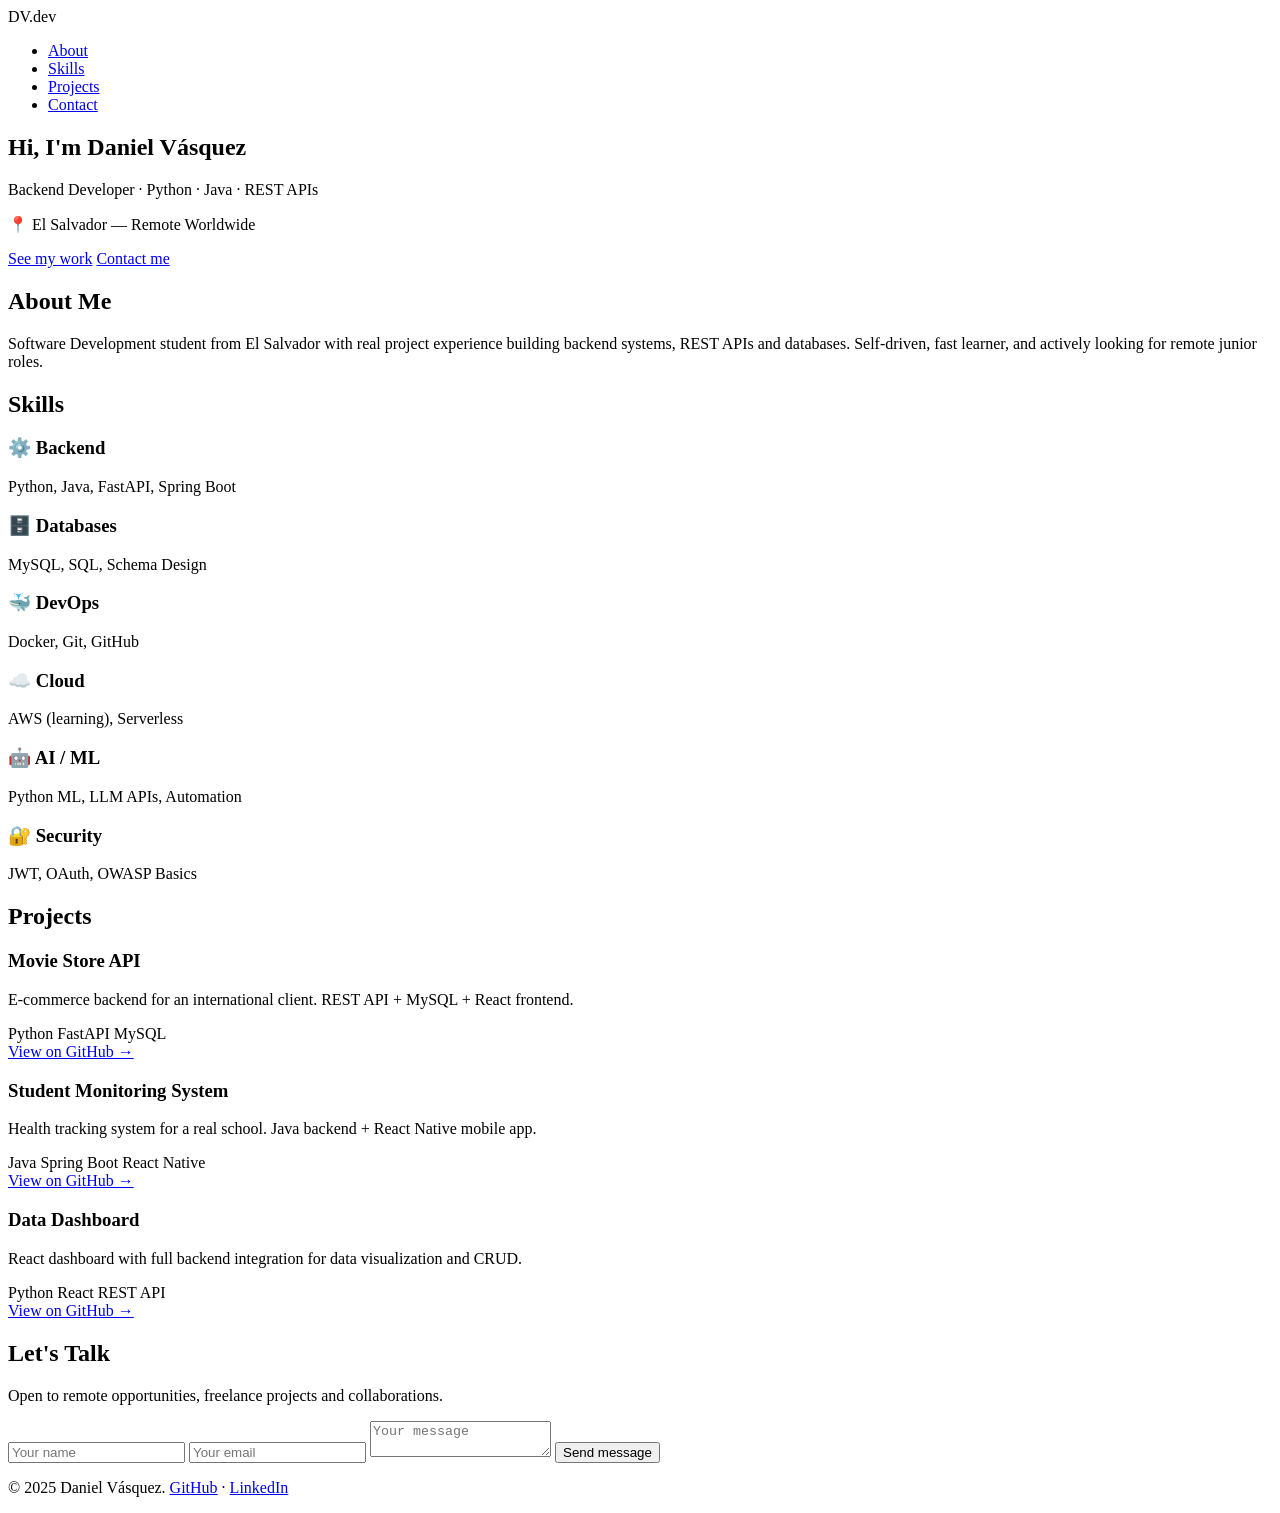
==== frontend/index.html @ 17b4c177 "add HTML structure with all sections" ====
<!DOCTYPE html>
<html lang="en">
<head>
    <meta charset="UTF-8">
    <meta name="viewport" content="width=device-width, initial-scale=1.0">
    <title>Daniel Vasquez - Backend Developer</title>
</head>
<body>

    <nav id="navbar">
        <div class="nav-logo">DV.dev</div>
        <ul class="nav-links">
            <li><a href="#about">About</a></li>
            <li><a href="#skills">Skills</a></li>
            <li><a href="#projects">Projects</a></li>
            <li><a href="#contact">Contact</a></li>    
        </ul>
    </nav>

    <section id="hero">
    <h1>Hi, I'm <span class="highlight">Daniel Vásquez</span></h1>
    <p class="subtitle">Backend Developer · Python · Java · REST APIs</p>
    <p class="location">📍 El Salvador — Remote Worldwide</p>
    <a href="#projects" class="btn-primary">See my work</a>
    <a href="#contact" class="btn-outline">Contact me</a>
  </section>

  <!-- ABOUT -->
  <section id="about">
    <h2>About Me</h2>
    <p>
      Software Development student from El Salvador with real project experience
      building backend systems, REST APIs and databases. Self-driven, fast learner,
      and actively looking for remote junior roles.
    </p>
  </section>



  <!-- SKILLS -->
  <section id="skills">
    <h2>Skills</h2>
    <div class="skills-grid">

      <div class="skill-card">
        <h3>⚙️ Backend</h3>
        <p>Python, Java, FastAPI, Spring Boot</p>
      </div>

      <div class="skill-card">
        <h3>🗄️ Databases</h3>
        <p>MySQL, SQL, Schema Design</p>
      </div>

      <div class="skill-card">
        <h3>🐳 DevOps</h3>
        <p>Docker, Git, GitHub</p>
      </div>

      <div class="skill-card">
        <h3>☁️ Cloud</h3>
        <p>AWS (learning), Serverless</p>
      </div>

      <div class="skill-card">
        <h3>🤖 AI / ML</h3>
        <p>Python ML, LLM APIs, Automation</p>
      </div>

      <div class="skill-card">
        <h3>🔐 Security</h3>
        <p>JWT, OAuth, OWASP Basics</p>
      </div>

    </div>
  </section>

  <!-- PROJECTS -->
  <section id="projects">
    <h2>Projects</h2>
    <div class="projects-grid">

      <div class="project-card">
        <h3>Movie Store API</h3>
        <p>E-commerce backend for an international client. REST API + MySQL + React frontend.</p>
        <div class="project-tags">
          <span>Python</span>
          <span>FastAPI</span>
          <span>MySQL</span>
        </div>
        <a href="https://github.com/DanielVasquezz" target="_blank">View on GitHub →</a>
      </div>

      <div class="project-card">
        <h3>Student Monitoring System</h3>
        <p>Health tracking system for a real school. Java backend + React Native mobile app.</p>
        <div class="project-tags">
          <span>Java</span>
          <span>Spring Boot</span>
          <span>React Native</span>
        </div>
        <a href="https://github.com/DanielVasquezz" target="_blank">View on GitHub →</a>
      </div>

      <div class="project-card">
        <h3>Data Dashboard</h3>
        <p>React dashboard with full backend integration for data visualization and CRUD.</p>
        <div class="project-tags">
          <span>Python</span>
          <span>React</span>
          <span>REST API</span>
        </div>
        <a href="https://github.com/DanielVasquezz" target="_blank">View on GitHub →</a>
      </div>

    </div>
  </section>

  <!-- CONTACT -->
  <section id="contact">
    <h2>Let's Talk</h2>
    <p>Open to remote opportunities, freelance projects and collaborations.</p>

    <form id="contact-form">
      <input type="text"  id="name"    placeholder="Your name"    required />
      <input type="email" id="email"   placeholder="Your email"   required />
      <textarea           id="message" placeholder="Your message" required></textarea>
      <button type="submit">Send message</button>
    </form>

    <p id="form-response"></p>
  </section>

  <footer>
    <p>© 2025 Daniel Vásquez.
         <a href="https://github.com/DanielVasquezz">GitHub</a> ·
      <a href="https://www.linkedin.com/in/daniel-vasquez-047a36340/">LinkedIn</a>
    </p>
  </footer>

    <script src="js/main.js"></script>


</body>
</html>
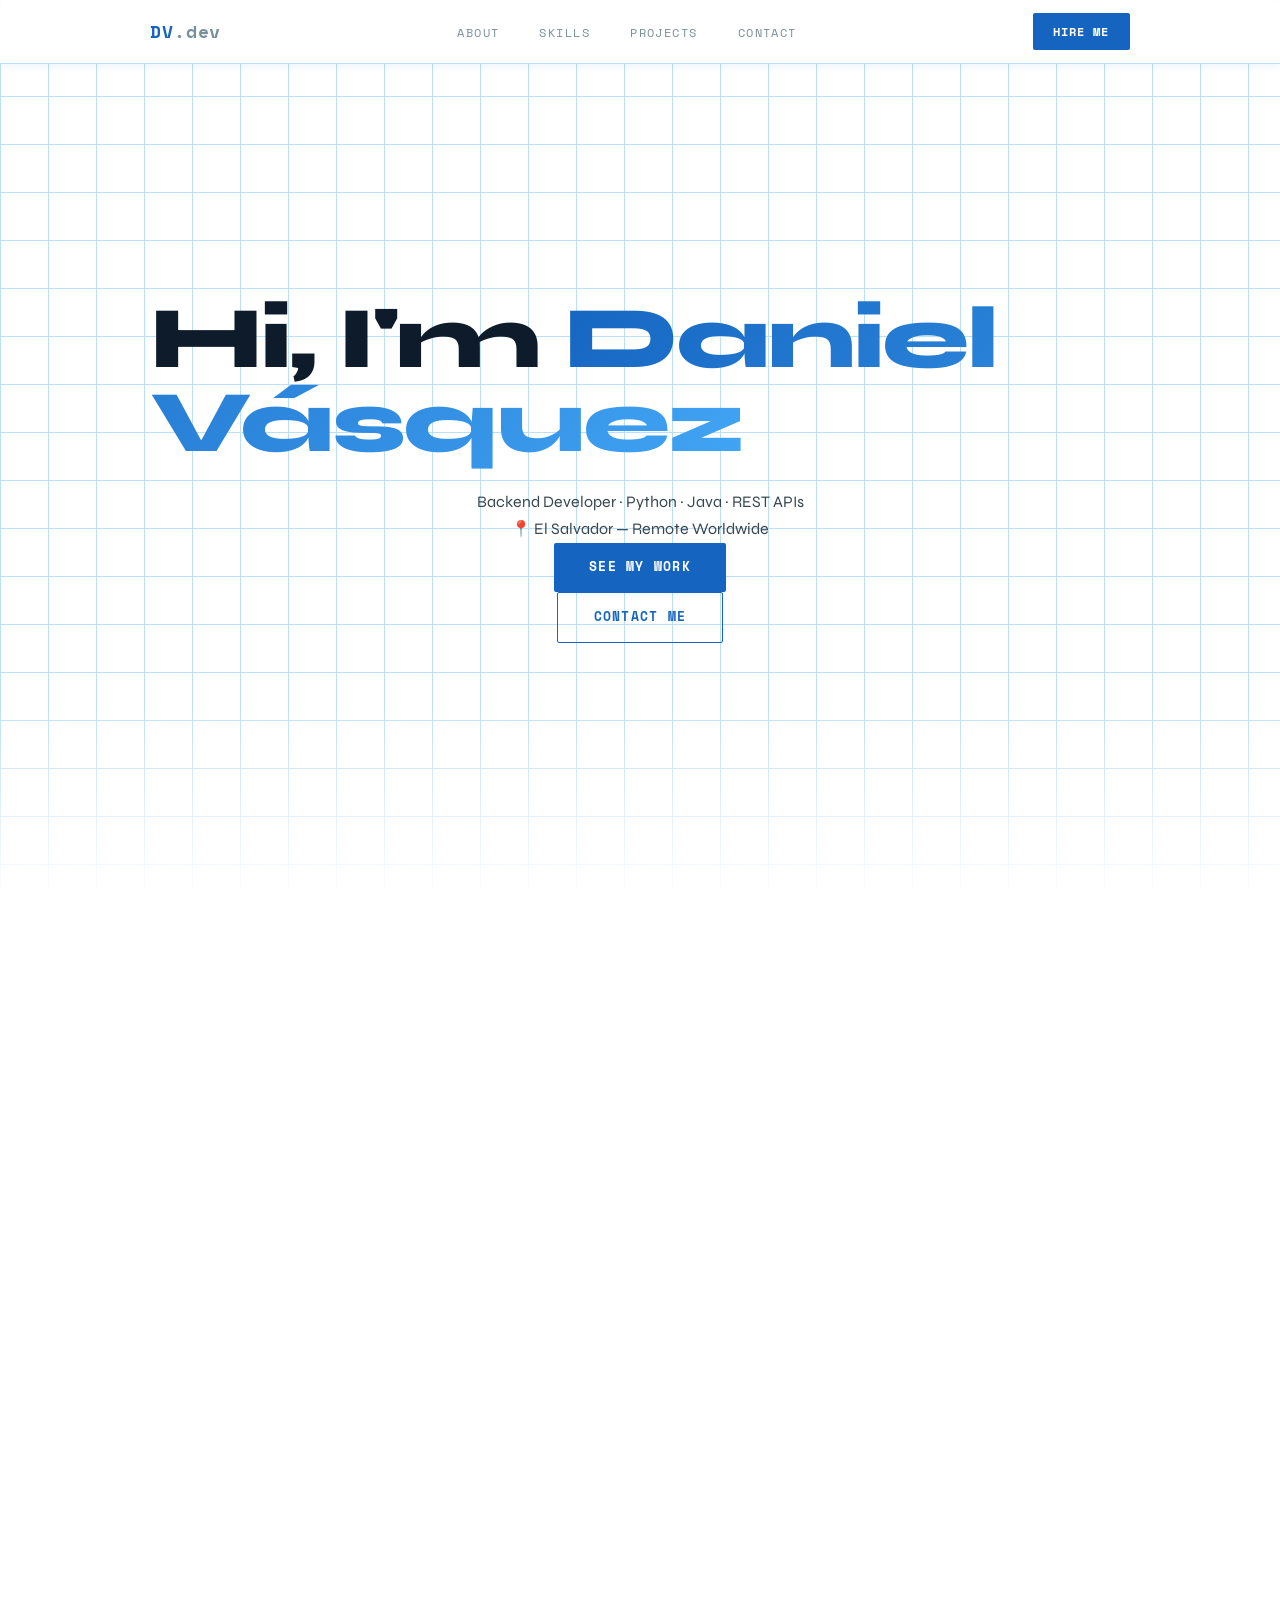
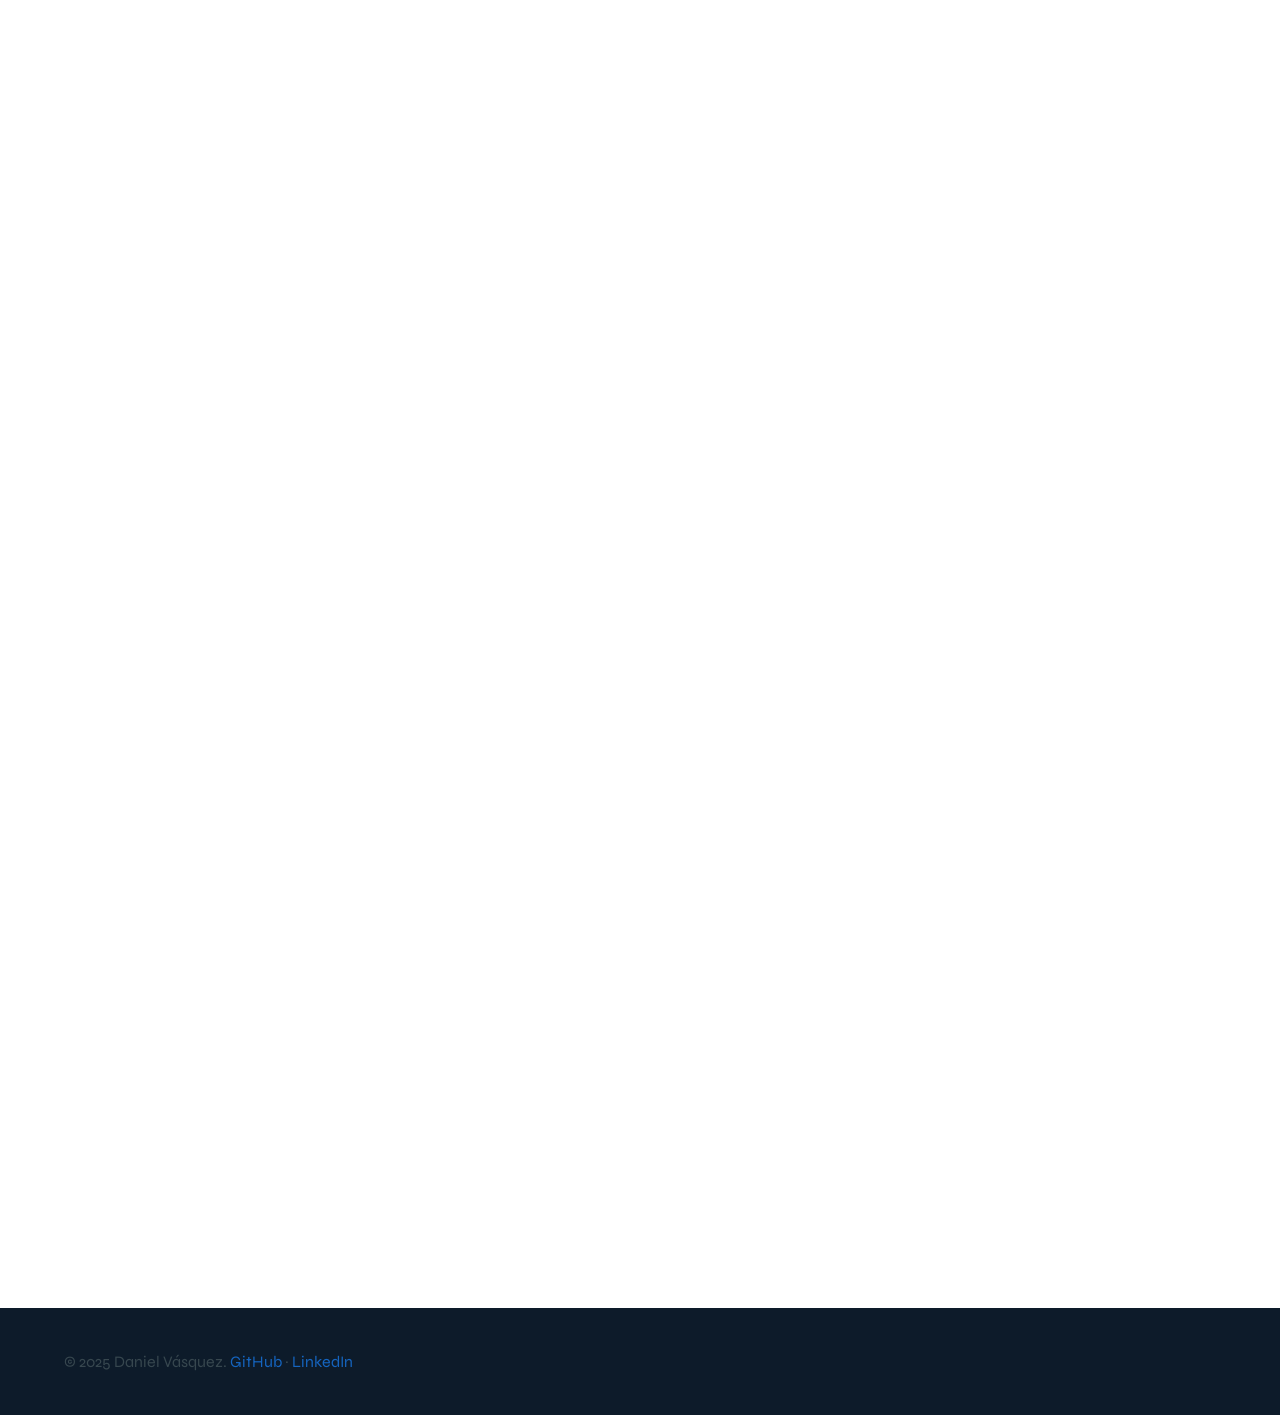
==== commit 41d26023: "New adjustments javascript, css and backend" ====
--- a/frontend/index.html
+++ b/frontend/index.html
@@ -4,18 +4,30 @@
     <meta charset="UTF-8">
     <meta name="viewport" content="width=device-width, initial-scale=1.0">
     <title>Daniel Vasquez - Backend Developer</title>
+    <link rel="preconnect" href="https://fonts.googleapis.com">
+    <link rel="stylesheet" href="css/style.css">
+<link href="https://fonts.googleapis.com/css2?family=Space+Mono:wght@400;700&family=Syne:wght@400;700;800&display=swap" rel="stylesheet">
 </head>
 <body>
 
     <nav id="navbar">
-        <div class="nav-logo">DV.dev</div>
-        <ul class="nav-links">
-            <li><a href="#about">About</a></li>
-            <li><a href="#skills">Skills</a></li>
-            <li><a href="#projects">Projects</a></li>
-            <li><a href="#contact">Contact</a></li>    
-        </ul>
-    </nav>
+  <div class="nav-inner">
+    <div class="nav-logo">DV<span>.dev</span></div>
+    <ul class="nav-links">
+      <li><a href="#about">About</a></li>
+      <li><a href="#skills">Skills</a></li>
+      <li><a href="#projects">Projects</a></li>
+      <li><a href="#contact">Contact</a></li>
+    </ul>
+    <!-- Este botón solo se ve en móvil (CSS lo controla) -->
+    <button class="nav-toggle" aria-label="Toggle menu">
+      <span></span>
+      <span></span>
+      <span></span>
+    </button>
+    <a href="mailto:danielvasquezorellana03@gmail.com" class="nav-cta">Hire me</a>
+  </div>
+</nav>
 
     <section id="hero">
     <h1>Hi, I'm <span class="highlight">Daniel Vásquez</span></h1>
@@ -26,7 +38,7 @@
   </section>
 
   <!-- ABOUT -->
-  <section id="about">
+  <section id="about" class="reveal">
     <h2>About Me</h2>
     <p>
       Software Development student from El Salvador with real project experience
@@ -38,7 +50,7 @@
 
 
   <!-- SKILLS -->
-  <section id="skills">
+  <section id="skills" class="reveal">
     <h2>Skills</h2>
     <div class="skills-grid">
 
@@ -76,7 +88,7 @@
   </section>
 
   <!-- PROJECTS -->
-  <section id="projects">
+  <section id="projects" class="reveal">
     <h2>Projects</h2>
     <div class="projects-grid">
 
@@ -117,7 +129,7 @@
   </section>
 
   <!-- CONTACT -->
-  <section id="contact">
+  <section id="contact" class="reveal">
     <h2>Let's Talk</h2>
     <p>Open to remote opportunities, freelance projects and collaborations.</p>
 
--- a/frontend/css/style.css
+++ b/frontend/css/style.css
@@ -0,0 +1,1110 @@
+/* ═══════════════════════════════════════════════════════════
+   DANIEL VÁSQUEZ · PORTFOLIO
+   Tema: Blanco + Azul profesional
+   
+   ÍNDICE:
+   1.  Variables & Reset
+   2.  Tipografía base
+   3.  Navbar
+   4.  Hero
+   5.  Botones
+   6.  Secciones generales
+   7.  Skills
+   8.  Projects
+   9.  Contact
+   10. Footer
+   11. Animaciones
+   12. Responsive (móvil)
+═══════════════════════════════════════════════════════════ */
+
+
+/* ══════════════════════════════════════════════════════════
+   1. VARIABLES & RESET
+   
+   Las variables CSS (custom properties) son como constantes
+   en programación. Las defines una vez aquí y las reutilizas
+   en todo el archivo. Si quieres cambiar el azul principal,
+   solo cambias --accent aquí y cambia en TODO el sitio.
+══════════════════════════════════════════════════════════ */
+
+:root {
+  /* Fondos */
+  --bg:          #FFFFFF;   /* Fondo principal — blanco puro */
+  --bg-soft:     #F0F7FF;   /* Azul muy suave para secciones alternas */
+  --surface:     #F8FAFF;   /* Cards y superficies elevadas */
+
+  /* Azules — de más oscuro a más claro */
+  --blue-dark:   #0D47A1;   /* Azul muy oscuro, para títulos importantes */
+  --accent:      #1565C0;   /* Azul principal — botones, links, acentos */
+  --accent-mid:  #1E88E5;   /* Azul medio — hover states */
+  --accent-light:#42A5F5;   /* Azul claro — tags, detalles */
+  --accent-glow: #90CAF9;   /* Azul pálido — borders, fondos de tags */
+
+  /* Textos */
+  --text:        #0D1B2A;   /* Casi negro — texto principal */
+  --text-soft:   #37474F;   /* Gris oscuro — texto secundario */
+  --muted:       #78909C;   /* Gris medio — metadata, labels */
+
+  /* Bordes y separadores */
+  --border:      #BBDEFB;   /* Azul muy claro — bordes suaves */
+  --border-dark: #90CAF9;   /* Azul claro — bordes en hover */
+
+  /* Estado y feedback */
+  --success:     #2E7D32;   /* Verde — confirmación de formulario */
+
+  /* Tipografías */
+  --font-main: 'Syne', sans-serif;       /* Títulos y UI */
+  --font-mono: 'Space Mono', monospace;  /* Código, labels, tags */
+
+  /* Sombras */
+  --shadow-sm: 0 2px 8px rgba(21, 101, 192, 0.08);
+  --shadow-md: 0 8px 24px rgba(21, 101, 192, 0.12);
+  --shadow-lg: 0 16px 40px rgba(21, 101, 192, 0.16);
+}
+
+/* Reset universal
+   Por defecto, los browsers aplican margin y padding a los elementos.
+   Esto los limpia para que TÚ controles el espaciado. */
+*, *::before, *::after {
+  box-sizing: border-box; /* El padding y border se cuentan DENTRO del ancho */
+  margin: 0;
+  padding: 0;
+}
+
+/* scroll-behavior: smooth hace que los links tipo href="#skills"
+   desplacen la página suavemente en vez de saltar bruscamente */
+html {
+  scroll-behavior: smooth;
+}
+
+body {
+  background: var(--bg);
+  color: var(--text);
+  font-family: var(--font-main);
+  line-height: 1.6;         /* Espacio entre líneas de texto */
+  overflow-x: hidden;       /* Oculta scroll horizontal accidental */
+}
+
+/* Todos los links sin subrayado por defecto.
+   Cada componente define su propio estilo de link */
+a {
+  text-decoration: none;
+  color: var(--accent);
+  transition: color 0.2s;
+}
+
+a:hover {
+  color: var(--accent-mid);
+}
+
+/* Las imágenes no se desbordan de su contenedor */
+img {
+  max-width: 100%;
+  display: block;
+}
+
+
+/* ══════════════════════════════════════════════════════════
+   2. TIPOGRAFÍA BASE
+   
+   Jerarquía visual: h1 > h2 > h3 > p
+   Cada nivel tiene su propio tamaño y peso.
+══════════════════════════════════════════════════════════ */
+
+h1, h2, h3, h4 {
+  font-family: var(--font-main);
+  font-weight: 800;
+  line-height: 1.1;
+  color: var(--text);
+}
+
+p {
+  color: var(--text-soft);
+  line-height: 1.7;
+}
+
+
+/* ══════════════════════════════════════════════════════════
+   3. NAVBAR
+   
+   position: fixed = se queda pegada al top siempre.
+   backdrop-filter: blur = efecto "cristal esmerilado" moderno.
+   z-index: 100 = se superpone sobre todo el contenido.
+══════════════════════════════════════════════════════════ */
+
+#navbar {
+  position: fixed;
+  top: 0;
+  left: 0;
+  right: 0;
+  height: 64px;
+  display: flex;
+  align-items: center;
+  justify-content: space-between;
+  padding: 0 5%;
+
+  /* Blanco semi-transparente con desenfoque */
+  background: rgba(255, 255, 255, 0.92);
+  backdrop-filter: blur(12px);
+  -webkit-backdrop-filter: blur(12px); /* Safari necesita el prefijo -webkit- */
+
+  border-bottom: 1px solid var(--border);
+  box-shadow: var(--shadow-sm);
+
+  /* z-index controla qué elemento está "encima" en capas.
+     100 es suficiente para que esté sobre todo el contenido. */
+  z-index: 100;
+
+  /* Transición para cuando el JS le agregue la clase .scrolled */
+  transition: box-shadow 0.3s;
+}
+
+/* Clase que JavaScript agrega al hacer scroll */
+#navbar.scrolled {
+  box-shadow: var(--shadow-md);
+}
+
+/* Logo del navbar */
+.nav-logo {
+  font-family: var(--font-mono);
+  font-size: 1.1rem;
+  font-weight: 700;
+  color: var(--accent);
+  letter-spacing: 0.05em;
+}
+
+/* El .dev del logo en gris */
+.nav-logo span {
+  color: var(--muted);
+}
+
+/* Lista de links — display flex los pone en fila horizontal */
+.nav-links {
+  display: flex;
+  align-items: center;
+  gap: 2.5rem;      /* Espacio entre cada link */
+  list-style: none; /* Sin bullets de lista */
+}
+
+.nav-links a {
+  font-family: var(--font-mono);
+  font-size: 0.75rem;
+  color: var(--muted);
+  text-transform: uppercase;
+  letter-spacing: 0.12em;
+  position: relative; /* Necesario para el ::after del underline */
+  transition: color 0.2s;
+}
+
+/* Línea animada debajo de cada link al hacer hover
+   Truco: empieza con scaleX(0) y crece a scaleX(1) */
+.nav-links a::after {
+  content: '';
+  position: absolute;
+  bottom: -4px;
+  left: 0;
+  right: 0;
+  height: 2px;
+  background: var(--accent);
+  transform: scaleX(0);         /* Empieza invisible */
+  transform-origin: left;       /* Crece desde la izquierda */
+  transition: transform 0.25s;
+}
+
+.nav-links a:hover {
+  color: var(--accent);
+}
+
+.nav-links a:hover::after {
+  transform: scaleX(1);         /* Se hace visible con hover */
+}
+
+/* Botón "Hire Me" del navbar */
+.nav-cta {
+  font-family: var(--font-mono);
+  font-size: 0.75rem;
+  font-weight: 700;
+  color: #FFFFFF;
+  background: var(--accent);
+  padding: 0.55rem 1.3rem;
+  letter-spacing: 0.08em;
+  text-transform: uppercase;
+  border-radius: 2px;
+  transition: background 0.2s, transform 0.15s;
+}
+
+.nav-cta:hover {
+  background: var(--blue-dark);
+  color: #FFFFFF;
+  transform: translateY(-1px);
+}
+
+/* Botón hamburguesa para móvil — oculto en desktop */
+.nav-toggle {
+  display: none;
+  flex-direction: column;
+  gap: 5px;
+  cursor: pointer;
+  background: none;
+  border: none;
+  padding: 4px;
+}
+
+.nav-toggle span {
+  display: block;
+  width: 24px;
+  height: 2px;
+  background: var(--accent);
+  transition: transform 0.3s, opacity 0.3s;
+}
+
+/* Animación hamburguesa → X cuando el menú está abierto */
+.nav-toggle.open span:nth-child(1) { transform: translateY(7px) rotate(45deg); }
+.nav-toggle.open span:nth-child(2) { opacity: 0; }
+.nav-toggle.open span:nth-child(3) { transform: translateY(-7px) rotate(-45deg); }
+
+
+/* ══════════════════════════════════════════════════════════
+   4. HERO
+   
+   min-height: 100vh = ocupa toda la altura de la pantalla.
+   display flex + justify-content center = centra el contenido.
+   El padding-top: 100px empuja el contenido debajo del navbar.
+══════════════════════════════════════════════════════════ */
+
+#hero {
+  min-height: 100vh;
+  display: flex;
+  flex-direction: column;
+  justify-content: center;
+  padding: 100px 5% 60px;
+
+  /* Líneas de cuadrícula decorativas en el fondo */
+  background-image:
+    linear-gradient(var(--border) 1px, transparent 1px),
+    linear-gradient(90deg, var(--border) 1px, transparent 1px);
+  background-size: 48px 48px;
+  background-color: var(--bg);
+
+  position: relative;
+}
+
+/* Degradado que suaviza la cuadrícula hacia abajo */
+#hero::after {
+  content: '';
+  position: absolute;
+  bottom: 0;
+  left: 0;
+  right: 0;
+  height: 200px;
+  background: linear-gradient(transparent, var(--bg));
+  pointer-events: none; /* No bloquea clicks */
+}
+
+/* Etiqueta sobre el título — el pequeño texto de arriba */
+.hero-tag {
+  font-family: var(--font-mono);
+  font-size: 0.75rem;
+  color: var(--accent);
+  letter-spacing: 0.2em;
+  text-transform: uppercase;
+  margin-bottom: 1.2rem;
+  display: flex;
+  align-items: center;
+  gap: 0.75rem;
+
+  /* Animación de entrada */
+  opacity: 0;
+  animation: fadeUp 0.6s 0.1s forwards;
+}
+
+/* La línea decorativa antes del texto */
+.hero-tag::before {
+  content: '';
+  display: inline-block;
+  width: 28px;
+  height: 2px;
+  background: var(--accent);
+}
+
+/* Título principal h1
+   clamp(min, preferido, max) = tamaño fluido según pantalla */
+#hero h1 {
+  font-size: clamp(2.8rem, 7vw, 5.5rem);
+  font-weight: 800;
+  line-height: 0.95;
+  letter-spacing: -0.03em;
+  margin-bottom: 1.5rem;
+
+  opacity: 0;
+  animation: fadeUp 0.6s 0.25s forwards;
+}
+
+/* El apellido en degradado azul */
+.highlight {
+  background: linear-gradient(135deg, var(--accent), var(--accent-light));
+  -webkit-background-clip: text;   /* Recorta el fondo al texto */
+  -webkit-text-fill-color: transparent; /* Hace el texto transparente para ver el fondo */
+  background-clip: text;
+}
+
+/* Subtítulo debajo del nombre */
+.hero-subtitle {
+  font-family: var(--font-mono);
+  font-size: clamp(0.85rem, 1.5vw, 1rem);
+  color: var(--text-soft);
+  margin-bottom: 0.75rem;
+  max-width: 560px;
+  line-height: 1.8;
+
+  opacity: 0;
+  animation: fadeUp 0.6s 0.4s forwards;
+}
+
+/* Ubicación con punto verde animado */
+.hero-location {
+  display: flex;
+  align-items: center;
+  gap: 0.5rem;
+  font-family: var(--font-mono);
+  font-size: 0.8rem;
+  color: var(--muted);
+  margin-bottom: 2.5rem;
+
+  opacity: 0;
+  animation: fadeUp 0.6s 0.5s forwards;
+}
+
+/* Punto pulsante de "disponible" */
+.status-dot {
+  width: 8px;
+  height: 8px;
+  background: var(--success);
+  border-radius: 50%;
+  animation: pulse 2s infinite;
+}
+
+/* Contenedor de botones */
+.hero-actions {
+  display: flex;
+  gap: 1rem;
+  flex-wrap: wrap; /* En móvil se apilan */
+
+  opacity: 0;
+  animation: fadeUp 0.6s 0.6s forwards;
+}
+
+
+/* ══════════════════════════════════════════════════════════
+   5. BOTONES
+   
+   display: inline-block es necesario para que padding y
+   transform funcionen en elementos <a>.
+══════════════════════════════════════════════════════════ */
+
+.btn-primary {
+  display: inline-block;
+  background: var(--accent);
+  color: #FFFFFF;
+  font-family: var(--font-mono);
+  font-size: 0.8rem;
+  font-weight: 700;
+  padding: 0.9rem 2.2rem;
+  text-transform: uppercase;
+  letter-spacing: 0.1em;
+  border-radius: 2px;
+  box-shadow: var(--shadow-sm);
+  transition: background 0.2s, transform 0.15s, box-shadow 0.2s;
+}
+
+.btn-primary:hover {
+  background: var(--blue-dark);
+  color: #FFFFFF;
+  transform: translateY(-2px);
+  box-shadow: var(--shadow-md);
+}
+
+/* Botón secundario — solo borde, sin fondo */
+.btn-outline {
+  display: inline-block;
+  background: transparent;
+  color: var(--accent);
+  font-family: var(--font-mono);
+  font-size: 0.8rem;
+  font-weight: 700;
+  padding: 0.9rem 2.2rem;
+  border: 1.5px solid var(--accent);
+  text-transform: uppercase;
+  letter-spacing: 0.1em;
+  border-radius: 2px;
+  transition: background 0.2s, transform 0.15s, color 0.2s;
+}
+
+.btn-outline:hover {
+  background: var(--bg-soft);
+  color: var(--blue-dark);
+  border-color: var(--blue-dark);
+  transform: translateY(-2px);
+}
+
+
+/* ══════════════════════════════════════════════════════════
+   6. SECCIONES GENERALES
+   
+   Alternamos el color de fondo entre secciones para dar
+   separación visual sin usar líneas o borders.
+══════════════════════════════════════════════════════════ */
+
+section {
+  padding: 6rem 5%;
+}
+
+section {
+  scroll-margin-top: 80px;
+}
+
+
+section > * {
+  max-width: 980px;    /* Ancho máximo del contenido */
+  margin-left: auto;   /* auto + auto = centra el elemento */
+  margin-right: auto;
+}
+
+#navbar {
+  
+    max-width: 100%;
+}
+
+.nav-inner {
+    max-width: 980px;
+  margin: 0 auto;
+  width: 100%;
+  display: flex;
+  align-items: center;
+  justify-content: space-between;
+}
+
+
+
+
+/* Contenedor interno que limita el ancho máximo */
+.container {
+  max-width: 1100px;
+  margin: 0 auto; /* Centra horizontalmente */
+}
+
+/* Secciones de fondo alterno */
+section:nth-child(even) {
+  background: var(--bg-soft);
+}
+
+/* Label pequeño sobre cada título de sección */
+.section-label {
+  font-family: var(--font-mono);
+  font-size: 0.7rem;
+  color: var(--accent-mid);
+  letter-spacing: 0.25em;
+  text-transform: uppercase;
+  margin-bottom: 0.6rem;
+  display: flex;
+  align-items: center;
+  gap: 0.75rem;
+}
+
+.section-label::before {
+  content: '';
+  width: 20px;
+  height: 2px;
+  background: var(--accent-light);
+}
+
+/* Título de cada sección */
+.section-title {
+  font-size: clamp(1.8rem, 3.5vw, 2.8rem);
+  font-weight: 800;
+  color: var(--text);
+  margin-bottom: 3rem;
+  position: relative;
+  padding-bottom: 1rem;
+}
+
+/* Línea azul decorativa bajo el título */
+.section-title::after {
+  content: '';
+  position: absolute;
+  bottom: 0;
+  left: 0;
+  width: 48px;
+  height: 3px;
+  background: linear-gradient(90deg, var(--accent), var(--accent-light));
+  border-radius: 2px;
+}
+
+
+/* ══════════════════════════════════════════════════════════
+   7. SKILLS
+   
+   CSS Grid con auto-fill crea las columnas automáticamente
+   según el espacio disponible. No necesitas media queries
+   para que sea responsivo — el grid lo hace solo.
+══════════════════════════════════════════════════════════ */
+
+#skills {
+  background: var(--bg-soft);
+}
+
+/* Barra de estadísticas */
+.stats-bar {
+  display: flex;
+  flex-wrap: wrap;
+  gap: 1px;             /* El gap crea la "grilla" de separación */
+  background: var(--border); /* El fondo del wrapper se ve entre los items */
+  border: 1px solid var(--border);
+  border-radius: 4px;
+  overflow: hidden;
+  margin-bottom: 3rem;
+}
+
+.stat {
+  flex: 1;
+  min-width: 120px;
+  background: var(--bg);
+  padding: 1.5rem;
+  text-align: center;
+}
+
+.stat-num {
+  display: block;
+  font-size: 2rem;
+  font-weight: 800;
+  color: var(--accent);
+  line-height: 1;
+  margin-bottom: 0.3rem;
+}
+
+.stat-label {
+  font-family: var(--font-mono);
+  font-size: 0.65rem;
+  color: var(--muted);
+  text-transform: uppercase;
+  letter-spacing: 0.1em;
+}
+
+/* Grid de cards de skills */
+.skills-grid {
+  display: grid;
+  /* auto-fill llena el espacio con columnas de mínimo 280px */
+  grid-template-columns: repeat(auto-fill, minmax(280px, 1fr));
+  gap: 1rem;
+}
+
+.skill-card {
+  background: var(--bg);
+  border: 1px solid var(--border);
+  border-radius: 4px;
+  padding: 1.75rem;
+  position: relative;
+  overflow: hidden;
+
+  /* transition lista la propiedad que se va a animar */
+  transition: border-color 0.3s, box-shadow 0.3s, transform 0.2s;
+}
+
+/* Barra de color en la parte superior de cada card */
+.skill-card::before {
+  content: '';
+  position: absolute;
+  top: 0; left: 0; right: 0;
+  height: 3px;
+  background: linear-gradient(90deg, var(--accent), var(--accent-light));
+  transform: scaleX(0);     /* Oculto por defecto */
+  transform-origin: left;
+  transition: transform 0.35s;
+}
+
+.skill-card:hover {
+  border-color: var(--border-dark);
+  box-shadow: var(--shadow-md);
+  transform: translateY(-4px);
+}
+
+.skill-card:hover::before {
+  transform: scaleX(1);     /* Visible en hover */
+}
+
+/* Ícono del skill */
+.skill-icon {
+  font-size: 2rem;
+  margin-bottom: 1rem;
+  display: block;
+}
+
+.skill-card h3 {
+  font-size: 1rem;
+  font-weight: 700;
+  color: var(--text);
+  margin-bottom: 0.5rem;
+}
+
+.skill-card p {
+  font-family: var(--font-mono);
+  font-size: 0.72rem;
+  color: var(--muted);
+  line-height: 1.7;
+  margin-bottom: 1.2rem;
+}
+
+/* Tags de tecnologías */
+.skill-tags {
+  display: flex;
+  flex-wrap: wrap;
+  gap: 0.4rem;
+}
+
+.tag {
+  font-family: var(--font-mono);
+  font-size: 0.62rem;
+  padding: 0.25rem 0.65rem;
+  background: var(--bg-soft);
+  border: 1px solid var(--accent-glow);
+  color: var(--accent);
+  border-radius: 2px;
+  letter-spacing: 0.04em;
+}
+
+/* Tags de skills "en aprendizaje" */
+.tag.learning {
+  background: #EDE7F6;
+  border-color: #B39DDB;
+  color: #5E35B1;
+}
+
+/* Badge "Learning" en la esquina */
+.learning-badge {
+  position: absolute;
+  top: 1rem;
+  right: 1rem;
+  font-family: var(--font-mono);
+  font-size: 0.58rem;
+  padding: 0.2rem 0.5rem;
+  background: #EDE7F6;
+  border: 1px solid #B39DDB;
+  color: #5E35B1;
+  letter-spacing: 0.08em;
+  text-transform: uppercase;
+  border-radius: 2px;
+}
+
+
+/* ══════════════════════════════════════════════════════════
+   8. PROJECTS
+══════════════════════════════════════════════════════════ */
+
+.projects-grid {
+  display: grid;
+  grid-template-columns: repeat(auto-fill, minmax(320px, 1fr));
+  gap: 1.5rem;
+}
+
+.project-card {
+  background: var(--bg);
+  border: 1px solid var(--border);
+  border-radius: 4px;
+  padding: 2rem;
+  display: flex;
+  flex-direction: column;  /* Apila los elementos verticalmente */
+  gap: 0.75rem;
+  transition: border-color 0.3s, box-shadow 0.3s, transform 0.2s;
+  position: relative;
+  overflow: hidden;
+}
+
+/* Acento de color en el lado izquierdo */
+.project-card::before {
+  content: '';
+  position: absolute;
+  top: 0; bottom: 0; left: 0;
+  width: 3px;
+  background: linear-gradient(180deg, var(--accent), var(--accent-light));
+  transform: scaleY(0);
+  transform-origin: top;
+  transition: transform 0.35s;
+}
+
+.project-card:hover {
+  border-color: var(--border-dark);
+  box-shadow: var(--shadow-lg);
+  transform: translateY(-5px);
+}
+
+.project-card:hover::before {
+  transform: scaleY(1);
+}
+
+/* Número del proyecto — decorativo */
+.project-num {
+  font-family: var(--font-mono);
+  font-size: 0.65rem;
+  color: var(--accent-light);
+  letter-spacing: 0.1em;
+}
+
+.project-card h3 {
+  font-size: 1.15rem;
+  font-weight: 700;
+  color: var(--text);
+}
+
+.project-card p {
+  font-family: var(--font-mono);
+  font-size: 0.73rem;
+  color: var(--muted);
+  line-height: 1.7;
+  flex: 1; /* Empuja el link al fondo de la card */
+}
+
+/* Tags del stack de tecnologías */
+.project-tags {
+  display: flex;
+  flex-wrap: wrap;
+  gap: 0.4rem;
+}
+
+.project-tags span {
+  font-family: var(--font-mono);
+  font-size: 0.62rem;
+  padding: 0.25rem 0.65rem;
+  background: var(--bg-soft);
+  border: 1px solid var(--border);
+  color: var(--accent);
+  border-radius: 2px;
+}
+
+/* Link "View on GitHub" */
+.project-link {
+  font-family: var(--font-mono);
+  font-size: 0.75rem;
+  color: var(--accent);
+  display: inline-flex;
+  align-items: center;
+  gap: 0.4rem;
+  transition: gap 0.2s, color 0.2s;
+}
+
+.project-link:hover {
+  color: var(--blue-dark);
+  gap: 0.7rem; /* La flecha "→" se aleja un poco */
+}
+
+
+/* ══════════════════════════════════════════════════════════
+   9. CONTACT
+   
+   El formulario es el componente más interactivo.
+   Los estados :focus son importantes para accesibilidad —
+   el usuario sabe en qué campo está escribiendo.
+══════════════════════════════════════════════════════════ */
+
+#contact {
+  background: var(--bg-soft);
+}
+
+.contact-wrapper {
+  display: grid;
+  grid-template-columns: 1fr 1fr;
+  gap: 4rem;
+  align-items: start;
+}
+
+/* Info de contacto — lado izquierdo */
+.contact-info p {
+  font-size: 1rem;
+  color: var(--text-soft);
+  margin-bottom: 2rem;
+  line-height: 1.8;
+}
+
+.contact-item {
+  display: flex;
+  align-items: center;
+  gap: 0.75rem;
+  font-family: var(--font-mono);
+  font-size: 0.8rem;
+  color: var(--text-soft);
+  margin-bottom: 1rem;
+}
+
+.contact-item a {
+  color: var(--accent);
+  transition: color 0.2s;
+}
+
+.contact-item a:hover {
+  color: var(--blue-dark);
+}
+
+/* Formulario — lado derecho */
+#contact-form {
+  display: flex;
+  flex-direction: column;
+  gap: 1rem;
+}
+
+/* Estilos base compartidos para inputs y textarea */
+#contact-form input,
+#contact-form textarea {
+  width: 100%;
+  background: var(--bg);
+  border: 1.5px solid var(--border);
+  border-radius: 3px;
+  color: var(--text);
+  font-family: var(--font-mono);
+  font-size: 0.85rem;
+  padding: 0.9rem 1rem;
+
+  /* outline: none elimina el borde azul del browser */
+  outline: none;
+  transition: border-color 0.2s, box-shadow 0.2s;
+}
+
+/* El placeholder es el texto que aparece cuando el campo está vacío */
+#contact-form input::placeholder,
+#contact-form textarea::placeholder {
+  color: var(--muted);
+}
+
+/* :focus se activa cuando el usuario hace click en el campo */
+#contact-form input:focus,
+#contact-form textarea:focus {
+  border-color: var(--accent);
+  box-shadow: 0 0 0 3px rgba(21, 101, 192, 0.1); /* Halo azul sutil */
+}
+
+#contact-form textarea {
+  min-height: 140px;
+  resize: vertical; /* El usuario puede agrandar verticalmente */
+}
+
+/* Botón de enviar */
+#contact-form button {
+  background: var(--accent);
+  color: #FFFFFF;
+  font-family: var(--font-mono);
+  font-size: 0.82rem;
+  font-weight: 700;
+  padding: 1rem;
+  border: none;
+  border-radius: 3px;
+  text-transform: uppercase;
+  letter-spacing: 0.1em;
+  cursor: pointer;
+  transition: background 0.2s, transform 0.15s, box-shadow 0.2s;
+}
+
+#contact-form button:hover {
+  background: var(--blue-dark);
+  transform: translateY(-2px);
+  box-shadow: var(--shadow-md);
+}
+
+/* Estado "enviando..." del botón — JavaScript agrega esta clase */
+#contact-form button:disabled {
+  background: var(--muted);
+  cursor: not-allowed;
+  transform: none;
+}
+
+/* Mensaje de respuesta debajo del formulario */
+#form-response {
+  font-family: var(--font-mono);
+  font-size: 0.8rem;
+  color: var(--success);
+  padding: 0.75rem 1rem;
+  border-radius: 3px;
+  display: none; /* JavaScript lo muestra con display: block */
+}
+
+#form-response.error {
+  color: #C62828;
+  background: #FFEBEE;
+  border: 1px solid #FFCDD2;
+}
+
+#form-response.success {
+  color: var(--success);
+  background: #E8F5E9;
+  border: 1px solid #C8E6C9;
+}
+
+
+/* ══════════════════════════════════════════════════════════
+   10. FOOTER
+══════════════════════════════════════════════════════════ */
+
+footer {
+  background: var(--text);   /* Fondo casi negro para contraste */
+  color: var(--muted);
+  padding: 2.5rem 5%;
+  display: flex;
+  justify-content: space-between;
+  align-items: center;
+  flex-wrap: wrap;
+  gap: 1rem;
+}
+
+.footer-text {
+  font-family: var(--font-mono);
+  font-size: 0.72rem;
+  color: #90A4AE;
+}
+
+.footer-links {
+  display: flex;
+  gap: 1.5rem;
+  list-style: none;
+}
+
+.footer-links a {
+  font-family: var(--font-mono);
+  font-size: 0.72rem;
+  color: #90A4AE;
+  transition: color 0.2s;
+}
+
+.footer-links a:hover {
+  color: var(--accent-light);
+}
+
+
+/* ══════════════════════════════════════════════════════════
+   11. ANIMACIONES
+   
+   fadeUp: los elementos entran desde abajo con fade.
+   Se activa con la clase .visible que JavaScript agrega
+   cuando el elemento entra en el viewport (IntersectionObserver).
+   
+   pulse: el punto verde que "respira".
+══════════════════════════════════════════════════════════ */
+
+@keyframes fadeUp {
+  from {
+    opacity: 0;
+    transform: translateY(20px);
+  }
+  to {
+    opacity: 1;
+    transform: translateY(0);
+  }
+}
+
+@keyframes pulse {
+  0%, 100% { opacity: 1;   transform: scale(1); }
+  50%       { opacity: 0.4; transform: scale(0.7); }
+}
+
+/* Estado inicial de elementos que se revelan al hacer scroll */
+.reveal {
+  opacity: 0;
+  transform: translateY(24px);
+  transition: opacity 0.6s ease, transform 0.6s ease;
+}
+
+/* JavaScript agrega .visible cuando el elemento entra en pantalla */
+.reveal.visible {
+  opacity: 1;
+  transform: translateY(0);
+}
+
+/* Delay escalonado para cards — se revelan una por una */
+.reveal-delay-1 { transition-delay: 0.1s; }
+.reveal-delay-2 { transition-delay: 0.2s; }
+.reveal-delay-3 { transition-delay: 0.3s; }
+.reveal-delay-4 { transition-delay: 0.4s; }
+.reveal-delay-5 { transition-delay: 0.5s; }
+.reveal-delay-6 { transition-delay: 0.6s; }
+
+
+/* ══════════════════════════════════════════════════════════
+   12. RESPONSIVE — MOBILE FIRST
+   
+   @media (max-width: 768px) = pantallas menores a 768px.
+   768px es el breakpoint estándar para tablets/móviles.
+   
+   Aquí sobreescribimos estilos de desktop para que
+   todo se vea bien en pantallas pequeñas.
+══════════════════════════════════════════════════════════ */
+
+@media (max-width: 768px) {
+
+  /* Navbar — ocultar links, mostrar hamburguesa */
+  .nav-links {
+    display: none;
+    position: fixed;
+    top: 64px;        /* Debajo del navbar */
+    left: 0; right: 0;
+    background: var(--bg);
+    flex-direction: column;
+    align-items: center;
+    gap: 0;
+    border-bottom: 1px solid var(--border);
+    box-shadow: var(--shadow-md);
+  }
+
+  /* Cuando JavaScript agrega .open, el menú aparece */
+  .nav-links.open {
+    display: flex;
+  }
+
+  .nav-links li {
+    width: 100%;
+    text-align: center;
+    border-bottom: 1px solid var(--border);
+  }
+
+  .nav-links a {
+    display: block;
+    padding: 1.1rem;
+    font-size: 0.85rem;
+  }
+
+  .nav-links a::after {
+    display: none; /* Sin underline animado en móvil */
+  }
+
+  .nav-cta { display: none; }
+  .nav-toggle { display: flex; }
+
+  /* Hero */
+  #hero h1 { font-size: 2.4rem; }
+
+  .hero-actions {
+    flex-direction: column;
+  }
+
+  .btn-primary,
+  .btn-outline {
+    text-align: center;
+  }
+
+  /* Contact — de 2 columnas a 1 */
+  .contact-wrapper {
+    grid-template-columns: 1fr;
+    gap: 2.5rem;
+  }
+
+  /* Footer — centrado en móvil */
+  footer {
+    flex-direction: column;
+    text-align: center;
+  }
+}
+
+/* Pantallas muy pequeñas */
+@media (max-width: 480px) {
+  section { padding: 4rem 5%; }
+  #hero h1 { font-size: 2rem; }
+  .skills-grid,
+  .projects-grid {
+    grid-template-columns: 1fr; /* Una sola columna */
+  }
+} 
